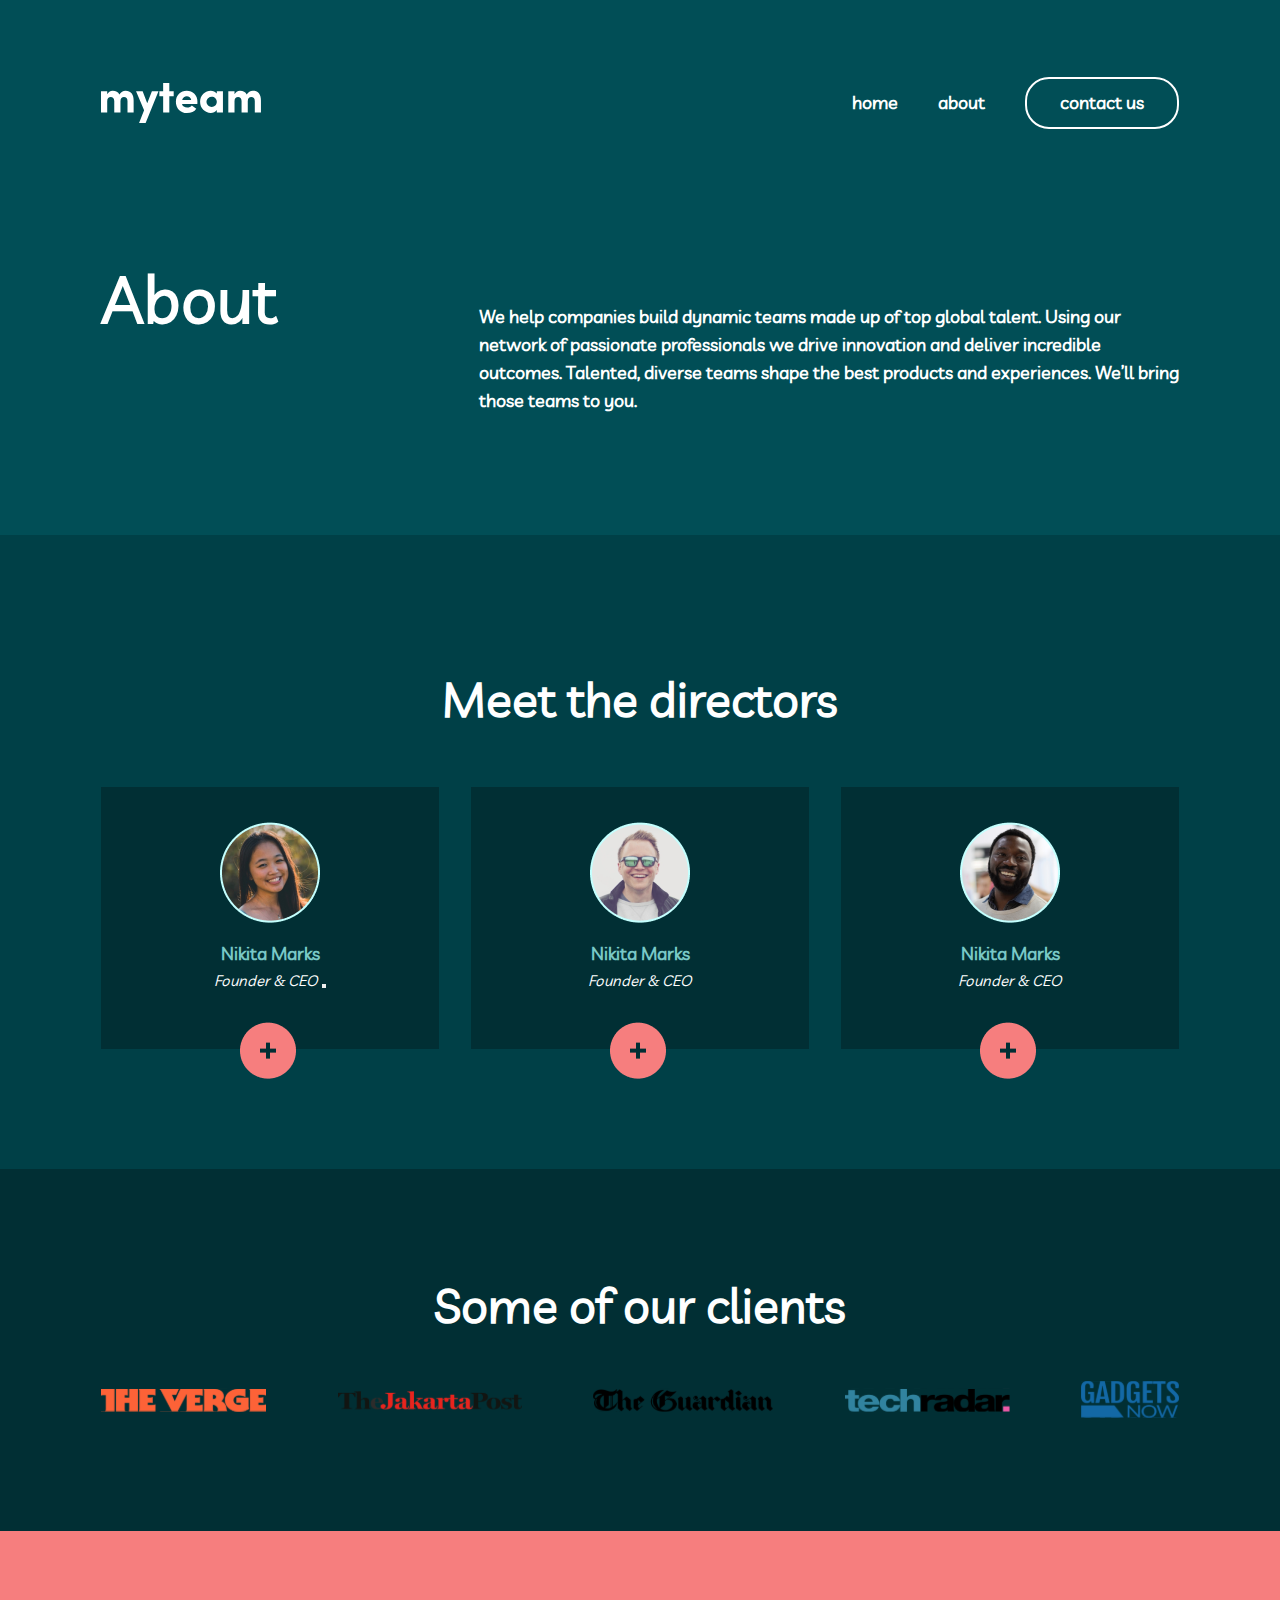
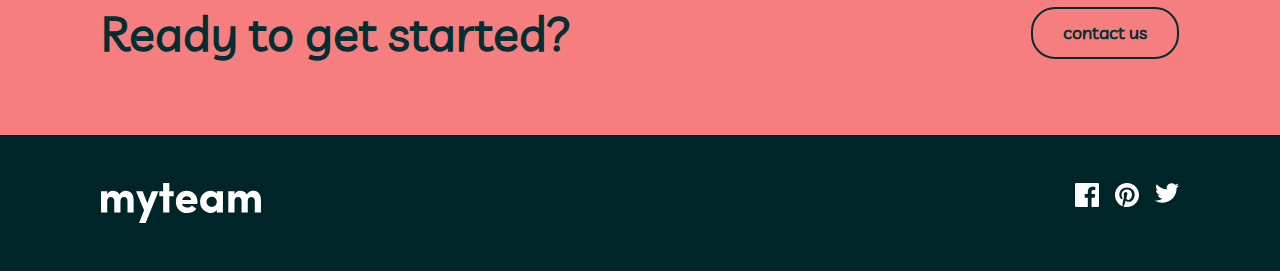
==== index.html @ 2f0946bb "exam" ====
<!DOCTYPE html>
<html lang="en">

<head>
    <meta charset="UTF-8">
    <meta name="viewport" content="width=device-width, initial-scale=1.0">
    <title>Document</title>
    <link rel="stylesheet" href="./css/style.main.min.css">
</head>

<body>
    <header>
        <div class="container">
            <div class="header__section">
                <svg width="160" height="40" viewBox="0 0 160 40" fill="none" xmlns="http://www.w3.org/2000/svg">
                    <path fill-rule="evenodd" clip-rule="evenodd"
                        d="M68.3174 29.5312V13.2143H72.6997V8.19196H68.3174V0H62.1474V8.19196H58.3538V13.2143H62.1474V29.5312H68.3174ZM6.21366 18.2366V29.5312H0V8.19196H6.21366V11.2946C6.72238 10.1935 7.44913 9.32292 8.3939 8.68304C9.41134 8.07292 10.5015 7.76786 11.6642 7.76786C14.9637 7.76786 17.1948 9.01786 18.3576 11.5179C19.8837 8.9881 21.9549 7.72321 24.5712 7.72321C27.1875 7.72321 29.186 8.56399 30.5669 10.2455C31.9477 11.9271 32.6381 14.3155 32.6381 17.4107V29.5312H26.4898V18.1473C26.4898 16.8378 26.1773 15.8036 25.5523 15.0446C24.8983 14.2857 24.0407 13.9062 22.9797 13.9062C21.9186 13.9062 21.0683 14.2634 20.4288 14.9777C19.7892 15.692 19.4695 16.7783 19.4695 18.2366V29.5312H13.2558V18.0134C13.1977 16.7336 12.8561 15.7292 12.2311 15C11.5916 14.2708 10.7631 13.9062 9.74564 13.9062C8.7282 13.9062 7.88517 14.256 7.21657 14.9554C6.54797 15.6548 6.21366 16.7485 6.21366 18.2366ZM57.4981 8.19196L44.6347 40H38.0722L43.0868 27.3438L35.0417 8.19196H41.6478L46.2481 20.2902L50.892 8.19196H57.4981ZM95.2923 25.6473C93.3591 28.5491 90.1833 29.9926 85.7646 29.9777C82.6978 29.9777 80.1106 28.9435 78.003 26.875C75.9245 24.7768 74.8853 22.0833 74.8853 18.7946C74.8853 15.506 75.9245 12.8348 78.003 10.7812C80.0815 8.72768 82.6542 7.70833 85.721 7.72321C88.7879 7.72321 91.3388 8.76488 93.3737 10.8482C95.4085 12.9315 96.4333 15.6399 96.4478 18.9732C96.4478 19.003 96.4187 19.6577 96.3606 20.9375H81.0771C81.1934 22.0685 81.7603 22.9464 82.7777 23.5714C83.7952 24.1964 84.9434 24.5089 86.2225 24.5089C88.2138 24.5089 89.7327 23.8393 90.7792 22.5L95.2923 25.6473ZM90.1905 16.9643H81.1644C81.3969 15.8036 81.9783 14.8958 82.9085 14.2411C83.8097 13.5863 84.7835 13.2738 85.83 13.3036C86.8766 13.3333 87.8286 13.6607 88.6862 14.2857C89.5437 14.9107 90.0452 15.8036 90.1905 16.9643ZM113.088 29.2188C111.911 29.7247 110.785 29.9628 109.709 29.933C106.846 29.933 104.36 28.9062 102.253 26.8527C100.145 24.7991 99.0912 22.128 99.0912 18.8393C99.0912 15.5506 100.181 12.8795 102.362 10.8259C104.542 8.77232 106.991 7.7381 109.709 7.72321C110.814 7.72321 111.947 7.96875 113.11 8.45982C114.273 8.95089 115.167 9.6503 115.792 10.558V8.19196H121.94V29.5312H115.792V27.0982C115.167 28.006 114.266 28.7128 113.088 29.2188ZM110.712 23.9062C109.302 23.9062 108.088 23.4301 107.071 22.4777C106.024 21.5253 105.501 20.3199 105.501 18.8616C105.501 17.4182 106.024 16.2054 107.071 15.2232C108.205 14.256 109.447 13.7723 110.799 13.7723C112.151 13.7723 113.321 14.2485 114.309 15.2009C115.298 16.1533 115.792 17.3735 115.792 18.8616C115.792 20.3497 115.298 21.5625 114.309 22.5C113.321 23.4375 112.122 23.9062 110.712 23.9062ZM133.522 18.2366V29.5312H127.309V8.19196H133.522V11.2946C134.031 10.1935 134.758 9.32292 135.703 8.68304C136.72 8.07292 137.81 7.76786 138.973 7.76786C142.272 7.76786 144.504 9.01786 145.666 11.5179C147.193 8.9881 149.264 7.72321 151.88 7.72321C154.496 7.72321 156.495 8.56399 157.876 10.2455C159.256 11.9271 159.947 14.3155 159.947 17.4107V29.5312H153.799V18.1473C153.799 16.8378 153.486 15.8036 152.861 15.0446C152.207 14.2857 151.35 13.9062 150.288 13.9062C149.227 13.9062 148.377 14.2634 147.738 14.9777C147.098 15.692 146.778 16.7783 146.778 18.2366V29.5312H140.565V18.0134C140.506 16.7336 140.165 15.7292 139.54 15C138.9 14.2708 138.072 13.9062 137.054 13.9062C136.037 13.9062 135.194 14.256 134.525 14.9554C133.857 15.6548 133.522 16.7485 133.522 18.2366Z"
                        fill="white" />
                </svg>
                <div class="menu">
                    <svg xmlns="http://www.w3.org/2000/svg" width="40" height="40" fill="#fff" class="bi bi-list"
                        viewBox="0 0 10 16">
                        <path fill-rule="evenodd"
                            d="M2.5 12a.5.5 0 0 1 .5-.5h10a.5.5 0 0 1 0 1H3a.5.5 0 0 1-.5-.5m0-4a.5.5 0 0 1 .5-.5h10a.5.5 0 0 1 0 1H3a.5.5 0 0 1-.5-.5m0-4a.5.5 0 0 1 .5-.5h10a.5.5 0 0 1 0 1H3a.5.5 0 0 1-.5-.5" />
                    </svg>
                </div>
                <div class="header__link">
                    <a href="#">home</a>
                    <a href="#">about</a>
                    <button>contact us</button>
                </div>
            </div>
        </div>
    </header>
    <div class="hero__section">
        <div class="container">
            <div class="hero__section__content">
                <h1>
                    About
                </h1>
                <p>
                    We help companies build dynamic teams made up of top global talent. Using our network of passionate
                    professionals we drive innovation and deliver incredible outcomes. Talented, diverse teams shape the
                    best products and experiences. We’ll bring those teams to you.
                </p>
            </div>
        </div>
    </div>
    <div class="meet__section">
        <div class="container">
            <div class="meet__section__content">
                <h2>Meet the directors</h2>
                <div class="meet__section__content__cards">
                    <div class="card">
                        <div>
                            <img src="./images/meet__img/Oval.png" alt="" />
                            <h6>Nikita Marks</h6>
                            <i>Founder & CEO</i>
                            <button>
                                <img class="pilus" src="./images/meet__img/Group 13.png" alt="" />
                            </button>
                        </div>
                    </div>
                    <div class="card">
                        <div>
                            <img src="./images/meet__img/Oval (1).png" alt="" />
                            <h6>Nikita Marks</h6>
                            <i>Founder & CEO</i>
                            <img class="pilus" src="./images/meet__img/Group 13.png" alt="" />
                        </div>
                    </div>
                    <div class="card">
                        <div>
                            <img src="./images/meet__img/Oval (2).png" alt="" />
                            <h6>Nikita Marks</h6>
                            <i>Founder & CEO</i>
                            <img class="pilus" src="./images/meet__img/Group 13.png" alt="" />
                        </div>
                    </div>
                </div>
            </div>
        </div>
    </div>
    <div class="some__section">
        <div class="container">
            <div class="some__section__content">
                <h1>
                    Some of our clients
                </h1>
                <div class="some__logo">
                    <img src="./images/some-img/the.svg" alt="">
                    <img src="./images/some-img/test.svg" alt="">
                    <img src="./images/./some-img/the1.svg" alt="">
                    <img src="./images/some-img/teach.svg" alt="">
                    <img src="./images/some-img/gadgets.svg" alt="">
                </div>
            </div>
        </div>
    </div>
    <div class="ready__section">
        <div class="container">
            <div class="ready__section__content">
                <h1>
                    Ready to get started?
                </h1>
                <button>
                    contact us
                </button>
            </div>
        </div>
    </div>
    <div class="footer__section">
        <div class="container">
            <div class="footer__section__content">
                <img src="./images/header_logo.svg" alt="" />
                <div class="mobile__planshet2">
                    <div class="footer__section__icon">
                        <div>
                            <svg width="24" height="24" viewBox="0 0 24 24" fill="none"
                                xmlns="http://www.w3.org/2000/svg">
                                <path
                                    d="M22.675 0H1.325C0.593 0 0 0.593 0 1.325V22.676C0 23.407 0.593 24 1.325 24H12.82V14.706H9.692V11.084H12.82V8.413C12.82 5.313 14.713 3.625 17.479 3.625C18.804 3.625 19.942 3.724 20.274 3.768V7.008L18.356 7.009C16.852 7.009 16.561 7.724 16.561 8.772V11.085H20.148L19.681 14.707H16.561V24H22.677C23.407 24 24 23.407 24 22.675V1.325C24 0.593 23.407 0 22.675 0Z"
                                    fill="white" />
                            </svg>
                        </div>
                        <div>
                            <svg width="24" height="24" viewBox="0 0 24 24" fill="none"
                                xmlns="http://www.w3.org/2000/svg">
                                <path
                                    d="M12 0C5.373 0 0 5.372 0 12C0 17.084 3.163 21.426 7.627 23.174C7.522 22.225 7.427 20.769 7.669 19.733C7.887 18.796 9.076 13.768 9.076 13.768C9.076 13.768 8.717 13.049 8.717 11.986C8.717 10.318 9.684 9.072 10.888 9.072C11.911 9.072 12.406 9.841 12.406 10.762C12.406 11.791 11.751 13.33 11.412 14.757C11.129 15.951 12.011 16.926 13.189 16.926C15.322 16.926 16.961 14.677 16.961 11.431C16.961 8.558 14.897 6.549 11.949 6.549C8.535 6.549 6.531 9.11 6.531 11.756C6.531 12.787 6.928 13.894 7.424 14.494C7.522 14.613 7.536 14.718 7.507 14.839L7.174 16.199C7.121 16.419 7 16.466 6.772 16.36C5.273 15.662 4.336 13.471 4.336 11.711C4.336 7.926 7.086 4.449 12.265 4.449C16.428 4.449 19.663 7.416 19.663 11.38C19.663 15.516 17.056 18.844 13.436 18.844C12.22 18.844 11.077 18.213 10.686 17.466L9.938 20.319C9.667 21.362 8.936 22.669 8.446 23.465C9.57 23.812 10.763 24 12 24C18.627 24 24 18.627 24 12C24 5.372 18.627 0 12 0Z"
                                    fill="white" />
                            </svg>
                        </div>
                        <div>
                            <svg width="24" height="20" viewBox="0 0 24 20" fill="none"
                                xmlns="http://www.w3.org/2000/svg">
                                <path
                                    d="M24 2.55699C23.117 2.94899 22.168 3.21299 21.172 3.33199C22.189 2.72299 22.97 1.75799 23.337 0.607986C22.386 1.17199 21.332 1.58199 20.21 1.80299C19.313 0.845986 18.032 0.247986 16.616 0.247986C13.437 0.247986 11.101 3.21399 11.819 6.29299C7.728 6.08799 4.1 4.12799 1.671 1.14899C0.381 3.36199 1.002 6.25699 3.194 7.72299C2.388 7.69699 1.628 7.47599 0.965 7.10699C0.911 9.38799 2.546 11.522 4.914 11.997C4.221 12.185 3.462 12.229 2.69 12.081C3.316 14.037 5.134 15.46 7.29 15.5C5.22 17.123 2.612 17.848 0 17.54C2.179 18.937 4.768 19.752 7.548 19.752C16.69 19.752 21.855 12.031 21.543 5.10599C22.505 4.41099 23.34 3.54399 24 2.55699Z"
                                    fill="white" />
                            </svg>
                        </div>
                    </div>
                </div>
            </div>
        </div>
    </div>
</body>

</html>
---- css/style.main.min.css ----
header{background-color:#014e56}header .header__section{padding-top:77px;display:flex;justify-content:space-between;align-items:center}header .header__section .menu{display:none}header .header__section .header__link{display:flex;justify-content:space-between;align-items:center;gap:40px}header .header__section .header__link a{font-family:Livvic;font-size:18px;font-weight:600;line-height:28px;color:#fff}header .header__section .header__link button{padding:10px 33px;border:2px solid #fff;font-family:Livvic;font-size:18px;font-weight:600;line-height:28px;color:#fff;background:rgba(0,0,0,0);border-radius:24px}header .header__section .header__link button:hover{background-color:#fff;border:2px solid #014e56;transition:all .2s linear;color:#014e56}header .header__section .header__link button:active{scale:.9}@media(max-width: 575px){.menu{display:block !important}.header__link{display:none !important}}.hero__section{background-color:#014e56}.hero__section .hero__section__content{display:flex;gap:10px;justify-content:space-between;flex-wrap:wrap;padding-bottom:120px}.hero__section .hero__section__content h1{margin-top:120px;font-family:Livvic;font-size:64px;font-weight:700;line-height:100px;color:#fff}.hero__section .hero__section__content p{margin-top:130px;padding-top:44px;font-family:Livvic;font-size:18px;font-weight:600;line-height:28px;color:#fff;max-width:700px}@media(max-width: 918px){.hero__section .hero__section__content{justify-content:center}}.meet__section{background-color:#004047;position:relative}.meet__section__content h2{padding-top:140px;padding-bottom:64px;text-align:center;font-family:Livvic;font-size:48px;font-weight:700;line-height:48px;color:#fff}.meet__section__content .meet__section__content__cards{display:flex;flex-wrap:wrap;justify-content:space-between}.meet__section__content .card{text-align:center;background-color:#012f34;position:relative;margin-bottom:120px;padding-bottom:56px}.meet__section__content .card .pilus{position:absolute;top:200px;left:20px;z-index:1}.meet__section__content .card img{padding:35px 119px 0}.meet__section__content .card h6{padding-top:13px;font-family:Livvic;font-size:18px;font-weight:700;line-height:28px;color:#79c8c7}.meet__section__content .card p{color:red;display:none}.meet__section__content .card i{font-family:Livvic;font-size:15px;line-height:25px;color:#fff}.meet__section__content .card button:active p{display:flex}@media(max-width: 1142px){.meet__section__content__cards{gap:30px;justify-content:center !important}.meet__section__content__cards .card{display:flex;justify-content:center}}@media(max-width: 390px){.meet__section__content .meet__section__content__cards .card img{padding:35px 80px 0}.meet__section__content .card-text p{width:250px}}.some__section{background-color:#012f34}.some__section .some__section__content h1{text-align:center;padding-top:112px;padding-bottom:52px;color:#fff;font-family:Livvic;font-size:48px;font-weight:800;line-height:48px}.some__section .some__section__content .some__logo{flex-wrap:wrap;gap:26px;padding-bottom:113px;display:flex;justify-content:space-between;align-items:center}@media(max-width: 888px){.some__section__content{text-align:center}.some__section__content h1{font-size:40px;font-weight:700;line-height:40px}.some__section__content .some__logo{text-align:center;justify-content:center !important}}.ready__section{background-color:#f67e7e}.ready__section .ready__section__content{padding-top:76px;padding-bottom:76px;display:flex;flex-wrap:wrap;gap:30px;justify-content:space-between;align-items:center}.ready__section .ready__section__content h1{font-family:Livvic;font-size:48px;font-weight:700;line-height:48px;color:#012f34}.ready__section .ready__section__content button{font-family:Livvic;font-size:18px;font-weight:600;line-height:28px;color:#012f34;padding:10px 30px;background:rgba(0,0,0,0);border-radius:24px;border:2px solid #012f34}.ready__section .ready__section__content button:hover{background-color:#fff;border:2px solid #fff;transition:all .2s linear;color:#014e56}.ready__section .ready__section__content button:active{scale:.9}@media(max-width: 665px){.ready__section__content{justify-content:center !important}.ready__section__content h1{text-align:center}}.footer__section{padding-top:48px;padding-bottom:48px;background-color:#002529}.footer__section__content{display:flex;gap:40px;justify-content:space-between}.footer__section__icon{display:flex;gap:16px;justify-content:end}@media(max-width: 665px){.footer__section__content{justify-content:center;flex-wrap:wrap;padding-right:20px;padding-left:20px}}@font-face{font-family:Livvic;src:url("../fonts/Livvic/Livvic-Regular.ttf")}.container{max-width:1110px;margin:0 auto;padding:0 16px}*{margin:0;padding:0;box-sizing:border-box}a{text-decoration:none}/*# sourceMappingURL=style.main.min.css.map */
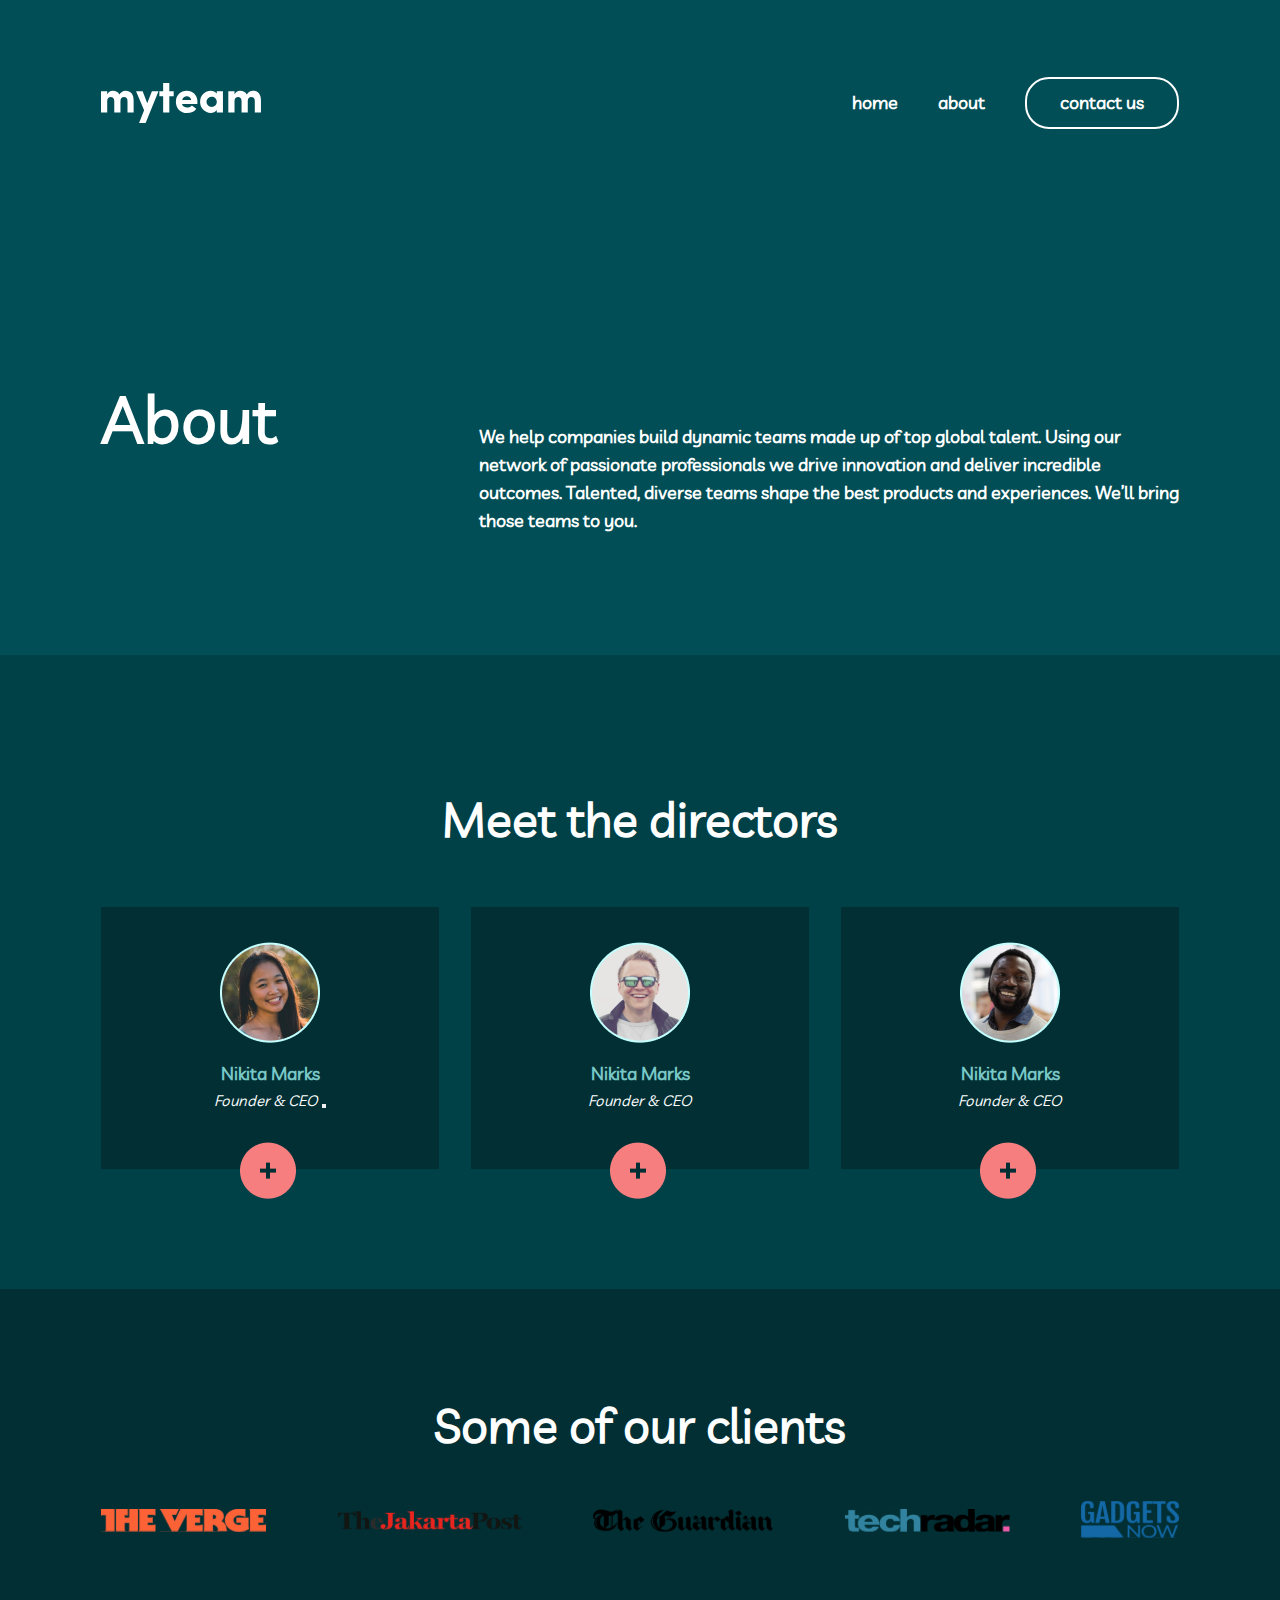
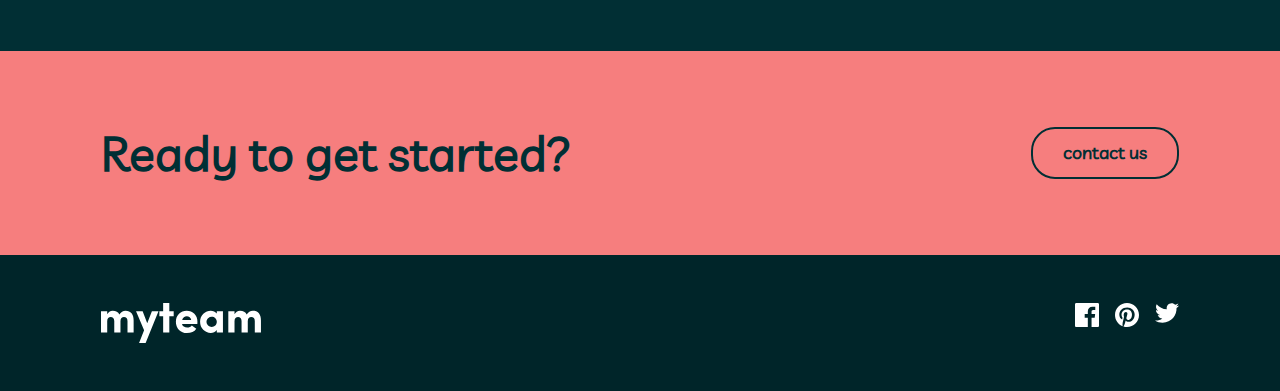
==== commit ef9232ac: "contact us" ====
--- a/index.html
+++ b/index.html
@@ -5,14 +5,15 @@
     <meta charset="UTF-8">
     <meta name="viewport" content="width=device-width, initial-scale=1.0">
     <title>Document</title>
-    <link rel="stylesheet" href="./css/style.main.min.css">
+    <link rel="stylesheet" href="./cs/style.main.min.css">
 </head>
 
 <body>
     <header>
         <div class="container">
             <div class="header__section">
-                <svg width="160" height="40" viewBox="0 0 160 40" fill="none" xmlns="http://www.w3.org/2000/svg">
+                <svg class="menu__icon" width="160" height="40" viewBox="0 0 160 40" fill="none"
+                    xmlns="http://www.w3.org/2000/svg">
                     <path fill-rule="evenodd" clip-rule="evenodd"
                         d="M68.3174 29.5312V13.2143H72.6997V8.19196H68.3174V0H62.1474V8.19196H58.3538V13.2143H62.1474V29.5312H68.3174ZM6.21366 18.2366V29.5312H0V8.19196H6.21366V11.2946C6.72238 10.1935 7.44913 9.32292 8.3939 8.68304C9.41134 8.07292 10.5015 7.76786 11.6642 7.76786C14.9637 7.76786 17.1948 9.01786 18.3576 11.5179C19.8837 8.9881 21.9549 7.72321 24.5712 7.72321C27.1875 7.72321 29.186 8.56399 30.5669 10.2455C31.9477 11.9271 32.6381 14.3155 32.6381 17.4107V29.5312H26.4898V18.1473C26.4898 16.8378 26.1773 15.8036 25.5523 15.0446C24.8983 14.2857 24.0407 13.9062 22.9797 13.9062C21.9186 13.9062 21.0683 14.2634 20.4288 14.9777C19.7892 15.692 19.4695 16.7783 19.4695 18.2366V29.5312H13.2558V18.0134C13.1977 16.7336 12.8561 15.7292 12.2311 15C11.5916 14.2708 10.7631 13.9062 9.74564 13.9062C8.7282 13.9062 7.88517 14.256 7.21657 14.9554C6.54797 15.6548 6.21366 16.7485 6.21366 18.2366ZM57.4981 8.19196L44.6347 40H38.0722L43.0868 27.3438L35.0417 8.19196H41.6478L46.2481 20.2902L50.892 8.19196H57.4981ZM95.2923 25.6473C93.3591 28.5491 90.1833 29.9926 85.7646 29.9777C82.6978 29.9777 80.1106 28.9435 78.003 26.875C75.9245 24.7768 74.8853 22.0833 74.8853 18.7946C74.8853 15.506 75.9245 12.8348 78.003 10.7812C80.0815 8.72768 82.6542 7.70833 85.721 7.72321C88.7879 7.72321 91.3388 8.76488 93.3737 10.8482C95.4085 12.9315 96.4333 15.6399 96.4478 18.9732C96.4478 19.003 96.4187 19.6577 96.3606 20.9375H81.0771C81.1934 22.0685 81.7603 22.9464 82.7777 23.5714C83.7952 24.1964 84.9434 24.5089 86.2225 24.5089C88.2138 24.5089 89.7327 23.8393 90.7792 22.5L95.2923 25.6473ZM90.1905 16.9643H81.1644C81.3969 15.8036 81.9783 14.8958 82.9085 14.2411C83.8097 13.5863 84.7835 13.2738 85.83 13.3036C86.8766 13.3333 87.8286 13.6607 88.6862 14.2857C89.5437 14.9107 90.0452 15.8036 90.1905 16.9643ZM113.088 29.2188C111.911 29.7247 110.785 29.9628 109.709 29.933C106.846 29.933 104.36 28.9062 102.253 26.8527C100.145 24.7991 99.0912 22.128 99.0912 18.8393C99.0912 15.5506 100.181 12.8795 102.362 10.8259C104.542 8.77232 106.991 7.7381 109.709 7.72321C110.814 7.72321 111.947 7.96875 113.11 8.45982C114.273 8.95089 115.167 9.6503 115.792 10.558V8.19196H121.94V29.5312H115.792V27.0982C115.167 28.006 114.266 28.7128 113.088 29.2188ZM110.712 23.9062C109.302 23.9062 108.088 23.4301 107.071 22.4777C106.024 21.5253 105.501 20.3199 105.501 18.8616C105.501 17.4182 106.024 16.2054 107.071 15.2232C108.205 14.256 109.447 13.7723 110.799 13.7723C112.151 13.7723 113.321 14.2485 114.309 15.2009C115.298 16.1533 115.792 17.3735 115.792 18.8616C115.792 20.3497 115.298 21.5625 114.309 22.5C113.321 23.4375 112.122 23.9062 110.712 23.9062ZM133.522 18.2366V29.5312H127.309V8.19196H133.522V11.2946C134.031 10.1935 134.758 9.32292 135.703 8.68304C136.72 8.07292 137.81 7.76786 138.973 7.76786C142.272 7.76786 144.504 9.01786 145.666 11.5179C147.193 8.9881 149.264 7.72321 151.88 7.72321C154.496 7.72321 156.495 8.56399 157.876 10.2455C159.256 11.9271 159.947 14.3155 159.947 17.4107V29.5312H153.799V18.1473C153.799 16.8378 153.486 15.8036 152.861 15.0446C152.207 14.2857 151.35 13.9062 150.288 13.9062C149.227 13.9062 148.377 14.2634 147.738 14.9777C147.098 15.692 146.778 16.7783 146.778 18.2366V29.5312H140.565V18.0134C140.506 16.7336 140.165 15.7292 139.54 15C138.9 14.2708 138.072 13.9062 137.054 13.9062C136.037 13.9062 135.194 14.256 134.525 14.9554C133.857 15.6548 133.522 16.7485 133.522 18.2366Z"
                         fill="white" />
@@ -27,9 +28,21 @@
                 <div class="header__link">
                     <a href="#">home</a>
                     <a href="#">about</a>
-                    <button>contact us</button>
+                    <a href="./contact.html">
+                        <button>contact us</button>
+                    </a>
                 </div>
             </div>
+        </div>
+        <div class="media">
+            <svg class="menu__icon1" onclick=closeSidebar() xmlns="http://www.w3.org/2000/svg" width="160" height="40"
+                fill="#fff" class="bi bi-x-lg" viewBox="0 0 16 16">
+                <path
+                    d="M2.146 2.854a.5.5 0 1 1 .708-.708L8 7.293l5.146-5.147a.5.5 0 0 1 .708.708L8.707 8l5.147 5.146a.5.5 0 0 1-.708.708L8 8.707l-5.146 5.147a.5.5 0 0 1-.708-.708L7.293 8z" />
+            </svg>
+            <a href="#">home</a>
+            <a href="#">about</a>
+            <button>contact us</button>
         </div>
     </header>
     <div class="hero__section">
@@ -103,12 +116,16 @@
                 <h1>
                     Ready to get started?
                 </h1>
-                <button>
-                    contact us
-                </button>
+                <a href="./contact.html">
+                    <button>
+                        contact us
+                    </button>
+                </a>
+
             </div>
         </div>
     </div>
+
     <div class="footer__section">
         <div class="container">
             <div class="footer__section__content">
@@ -116,34 +133,41 @@
                 <div class="mobile__planshet2">
                     <div class="footer__section__icon">
                         <div>
-                            <svg width="24" height="24" viewBox="0 0 24 24" fill="none"
-                                xmlns="http://www.w3.org/2000/svg">
-                                <path
-                                    d="M22.675 0H1.325C0.593 0 0 0.593 0 1.325V22.676C0 23.407 0.593 24 1.325 24H12.82V14.706H9.692V11.084H12.82V8.413C12.82 5.313 14.713 3.625 17.479 3.625C18.804 3.625 19.942 3.724 20.274 3.768V7.008L18.356 7.009C16.852 7.009 16.561 7.724 16.561 8.772V11.085H20.148L19.681 14.707H16.561V24H22.677C23.407 24 24 23.407 24 22.675V1.325C24 0.593 23.407 0 22.675 0Z"
-                                    fill="white" />
-                            </svg>
+                            <a href="https://www.facebook.com/">
+                                <svg width="24" height="24" viewBox="0 0 24 24" fill="none"
+                                    xmlns="http://www.w3.org/2000/svg">
+                                    <path
+                                        d="M22.675 0H1.325C0.593 0 0 0.593 0 1.325V22.676C0 23.407 0.593 24 1.325 24H12.82V14.706H9.692V11.084H12.82V8.413C12.82 5.313 14.713 3.625 17.479 3.625C18.804 3.625 19.942 3.724 20.274 3.768V7.008L18.356 7.009C16.852 7.009 16.561 7.724 16.561 8.772V11.085H20.148L19.681 14.707H16.561V24H22.677C23.407 24 24 23.407 24 22.675V1.325C24 0.593 23.407 0 22.675 0Z"
+                                        fill="white" />
+                                </svg>
+                            </a>
                         </div>
                         <div>
-                            <svg width="24" height="24" viewBox="0 0 24 24" fill="none"
-                                xmlns="http://www.w3.org/2000/svg">
-                                <path
-                                    d="M12 0C5.373 0 0 5.372 0 12C0 17.084 3.163 21.426 7.627 23.174C7.522 22.225 7.427 20.769 7.669 19.733C7.887 18.796 9.076 13.768 9.076 13.768C9.076 13.768 8.717 13.049 8.717 11.986C8.717 10.318 9.684 9.072 10.888 9.072C11.911 9.072 12.406 9.841 12.406 10.762C12.406 11.791 11.751 13.33 11.412 14.757C11.129 15.951 12.011 16.926 13.189 16.926C15.322 16.926 16.961 14.677 16.961 11.431C16.961 8.558 14.897 6.549 11.949 6.549C8.535 6.549 6.531 9.11 6.531 11.756C6.531 12.787 6.928 13.894 7.424 14.494C7.522 14.613 7.536 14.718 7.507 14.839L7.174 16.199C7.121 16.419 7 16.466 6.772 16.36C5.273 15.662 4.336 13.471 4.336 11.711C4.336 7.926 7.086 4.449 12.265 4.449C16.428 4.449 19.663 7.416 19.663 11.38C19.663 15.516 17.056 18.844 13.436 18.844C12.22 18.844 11.077 18.213 10.686 17.466L9.938 20.319C9.667 21.362 8.936 22.669 8.446 23.465C9.57 23.812 10.763 24 12 24C18.627 24 24 18.627 24 12C24 5.372 18.627 0 12 0Z"
-                                    fill="white" />
-                            </svg>
+                            <a href="https://www.pinterest.com/">
+                                <svg width="24" height="24" viewBox="0 0 24 24" fill="none"
+                                    xmlns="http://www.w3.org/2000/svg">
+                                    <path
+                                        d="M12 0C5.373 0 0 5.372 0 12C0 17.084 3.163 21.426 7.627 23.174C7.522 22.225 7.427 20.769 7.669 19.733C7.887 18.796 9.076 13.768 9.076 13.768C9.076 13.768 8.717 13.049 8.717 11.986C8.717 10.318 9.684 9.072 10.888 9.072C11.911 9.072 12.406 9.841 12.406 10.762C12.406 11.791 11.751 13.33 11.412 14.757C11.129 15.951 12.011 16.926 13.189 16.926C15.322 16.926 16.961 14.677 16.961 11.431C16.961 8.558 14.897 6.549 11.949 6.549C8.535 6.549 6.531 9.11 6.531 11.756C6.531 12.787 6.928 13.894 7.424 14.494C7.522 14.613 7.536 14.718 7.507 14.839L7.174 16.199C7.121 16.419 7 16.466 6.772 16.36C5.273 15.662 4.336 13.471 4.336 11.711C4.336 7.926 7.086 4.449 12.265 4.449C16.428 4.449 19.663 7.416 19.663 11.38C19.663 15.516 17.056 18.844 13.436 18.844C12.22 18.844 11.077 18.213 10.686 17.466L9.938 20.319C9.667 21.362 8.936 22.669 8.446 23.465C9.57 23.812 10.763 24 12 24C18.627 24 24 18.627 24 12C24 5.372 18.627 0 12 0Z"
+                                        fill="white" />
+                                </svg>
+                            </a>
                         </div>
                         <div>
-                            <svg width="24" height="20" viewBox="0 0 24 20" fill="none"
-                                xmlns="http://www.w3.org/2000/svg">
-                                <path
-                                    d="M24 2.55699C23.117 2.94899 22.168 3.21299 21.172 3.33199C22.189 2.72299 22.97 1.75799 23.337 0.607986C22.386 1.17199 21.332 1.58199 20.21 1.80299C19.313 0.845986 18.032 0.247986 16.616 0.247986C13.437 0.247986 11.101 3.21399 11.819 6.29299C7.728 6.08799 4.1 4.12799 1.671 1.14899C0.381 3.36199 1.002 6.25699 3.194 7.72299C2.388 7.69699 1.628 7.47599 0.965 7.10699C0.911 9.38799 2.546 11.522 4.914 11.997C4.221 12.185 3.462 12.229 2.69 12.081C3.316 14.037 5.134 15.46 7.29 15.5C5.22 17.123 2.612 17.848 0 17.54C2.179 18.937 4.768 19.752 7.548 19.752C16.69 19.752 21.855 12.031 21.543 5.10599C22.505 4.41099 23.34 3.54399 24 2.55699Z"
-                                    fill="white" />
-                            </svg>
+                            <a href="https://x.com/">
+                                <svg width="24" height="20" viewBox="0 0 24 20" fill="none"
+                                    xmlns="http://www.w3.org/2000/svg">
+                                    <path
+                                        d="M24 2.55699C23.117 2.94899 22.168 3.21299 21.172 3.33199C22.189 2.72299 22.97 1.75799 23.337 0.607986C22.386 1.17199 21.332 1.58199 20.21 1.80299C19.313 0.845986 18.032 0.247986 16.616 0.247986C13.437 0.247986 11.101 3.21399 11.819 6.29299C7.728 6.08799 4.1 4.12799 1.671 1.14899C0.381 3.36199 1.002 6.25699 3.194 7.72299C2.388 7.69699 1.628 7.47599 0.965 7.10699C0.911 9.38799 2.546 11.522 4.914 11.997C4.221 12.185 3.462 12.229 2.69 12.081C3.316 14.037 5.134 15.46 7.29 15.5C5.22 17.123 2.612 17.848 0 17.54C2.179 18.937 4.768 19.752 7.548 19.752C16.69 19.752 21.855 12.031 21.543 5.10599C22.505 4.41099 23.34 3.54399 24 2.55699Z"
+                                        fill="white" />
+                                </svg>
+                            </a>
                         </div>
                     </div>
                 </div>
             </div>
         </div>
     </div>
+    <script src="./script.js"></script>
 </body>
 
 </html>--- a/cs/style.main.min.css
+++ b/cs/style.main.min.css
@@ -0,0 +1 @@
+header{background-color:#014e56}header .header__section{padding-top:77px;display:flex;justify-content:space-between;align-items:center}header .header__section .menu{display:none}header .header__section .header__link{display:flex;justify-content:space-between;align-items:center;gap:40px}header .header__section .header__link a{font-family:Livvic;font-size:18px;font-weight:600;line-height:28px;color:#fff}header .header__section .header__link button{padding:10px 33px;border:2px solid #fff;font-family:Livvic;font-size:18px;font-weight:600;line-height:28px;color:#fff;background:rgba(0,0,0,0);border-radius:24px}header .header__section .header__link button:hover{background-color:#fff;border:2px solid #014e56;transition:all .2s linear;color:#014e56}header .header__section .header__link button:active{scale:.9}header .media{display:none;justify-content:center;align-items:center;flex-direction:column;gap:40px;height:100vh;background-color:#394749;-webkit-backdrop-filter:blur(10px);backdrop-filter:blur(10px);box-shadow:-10px 0 10px #001;position:absolute;top:0;right:0;width:100%}header .media a{font-family:Livvic;font-size:18px;font-weight:600;line-height:28px;color:#fff !important}header .media button{padding:10px 33px;border:2px solid #fff;font-family:Livvic;font-size:18px;font-weight:600;line-height:28px;color:#fff;background:rgba(0,0,0,0);border-radius:24px}header .media button:hover{background-color:#fff;border:2px solid #014e56;transition:all .2s linear;color:#014e56}header .media button:active{scale:.9}@media(max-width: 575px){.menu{display:block !important}.header__link{display:none !important}.media{display:flex}}.hero__section{background-color:#014e56}.hero__section .hero__section__content{display:flex;gap:10px;justify-content:space-between;flex-wrap:wrap;padding-bottom:120px}.hero__section .hero__section__content h1{margin-top:120px;font-family:Livvic;font-size:64px;font-weight:700;line-height:100px;color:#fff}.hero__section .hero__section__content p{margin-top:130px;padding-top:44px;font-family:Livvic;font-size:18px;font-weight:600;line-height:28px;color:#fff;max-width:700px}@media(max-width: 918px){.hero__section .hero__section__content{justify-content:center}}.meet__section{background-color:#004047;position:relative}.meet__section__content h2{padding-top:140px;padding-bottom:64px;text-align:center;font-family:Livvic;font-size:48px;font-weight:700;line-height:48px;color:#fff}.meet__section__content .meet__section__content__cards{display:flex;flex-wrap:wrap;justify-content:space-between}.meet__section__content .card{text-align:center;background-color:#012f34;position:relative;margin-bottom:120px;padding-bottom:56px}.meet__section__content .card .pilus{position:absolute;top:200px;left:20px;z-index:1}.meet__section__content .card img{padding:35px 119px 0}.meet__section__content .card h6{padding-top:13px;font-family:Livvic;font-size:18px;font-weight:700;line-height:28px;color:#79c8c7}.meet__section__content .card p{color:red;display:none}.meet__section__content .card i{font-family:Livvic;font-size:15px;line-height:25px;color:#fff}.meet__section__content .card button:active p{display:flex}@media(max-width: 1142px){.meet__section__content__cards{gap:30px;justify-content:center !important}.meet__section__content__cards .card{display:flex;justify-content:center}}@media(max-width: 390px){.meet__section__content .meet__section__content__cards .card img{padding:35px 80px 0}.meet__section__content .card-text p{width:250px}}.some__section{background-color:#012f34}.some__section .some__section__content h1{text-align:center;padding-top:112px;padding-bottom:52px;color:#fff;font-family:Livvic;font-size:48px;font-weight:800;line-height:48px}.some__section .some__section__content .some__logo{flex-wrap:wrap;gap:26px;padding-bottom:113px;display:flex;justify-content:space-between;align-items:center}@media(max-width: 888px){.some__section__content{text-align:center}.some__section__content h1{font-size:40px;font-weight:700;line-height:40px}.some__section__content .some__logo{text-align:center;justify-content:center !important}}.ready__section{background-color:#f67e7e}.ready__section .ready__section__content{padding-top:76px;padding-bottom:76px;display:flex;flex-wrap:wrap;gap:30px;justify-content:space-between;align-items:center}.ready__section .ready__section__content h1{font-family:Livvic;font-size:48px;font-weight:700;line-height:48px;color:#012f34}.ready__section .ready__section__content button{font-family:Livvic;font-size:18px;font-weight:600;line-height:28px;color:#012f34;padding:10px 30px;background:rgba(0,0,0,0);border-radius:24px;border:2px solid #012f34}.ready__section .ready__section__content button:hover{background-color:#fff;border:2px solid #fff;transition:all .2s linear;color:#014e56}.ready__section .ready__section__content button:active{scale:.9}@media(max-width: 665px){.ready__section__content{justify-content:center !important}.ready__section__content h1{text-align:center}}.footer__section{padding-top:48px;padding-bottom:48px;background-color:#002529}.footer__section__content{display:flex;gap:40px;justify-content:space-between}.footer__section__icon{display:flex;gap:16px;justify-content:end}@media(max-width: 665px){.footer__section__content{justify-content:center;flex-wrap:wrap;padding-right:20px;padding-left:20px}}.header__section{background-color:#014e56;position:relative}.header__section__content{padding-top:73px;padding-bottom:20px;display:flex;justify-content:space-between;align-items:center}.header__section__content .header__nav{display:flex;gap:80px;align-items:center}.header__section__content .header__list{display:flex;gap:40px}.header__section__content .header__list a{font-family:Livvic;font-size:18px;font-weight:600;line-height:28px;color:#fff}.header__section__content .header__list a:hover{transition:all .2s;box-shadow:0px 0px -5px 20px rgba(0,0,0,.45)}.header__section__content button{padding:10px 32px;border-radius:30px;border:none;font-family:Livvic;font-size:18px;font-weight:600;line-height:28px;cursor:pointer;border:2px solid #fff;color:#fff;background:rgba(0,0,0,0)}.header__section__content button a{color:#fff}.header__section__content button:hover{padding:10px 32px;background-color:#fff;transition:all .2s;color:#014e56;box-shadow:0px 0px 100px 8px rgba(255,255,255,.45)}.header__section__content button:hover a{color:#014e56}.header__section__content button:active{scale:.95}@media(max-width: 620px){.header__section__content button{display:none}.header__section__content .header__list{display:none}}@media(max-width: 476px){.header__section__content .header__list{display:none}}.hero__section{background-color:#014e56}.hero__section__content{padding-bottom:114px;padding-top:120px;display:flex;justify-content:space-between}.hero__section__content h1{padding-bottom:16px;font-family:Livvic;font-size:64px;font-weight:700;line-height:100px;color:#fff}.hero__section__content h3{padding-bottom:32px;font-family:Livvic;font-size:32px;font-weight:700;line-height:48px;color:#f67e7e}.hero__section__content .personals{display:flex;flex-direction:column;gap:20px}.hero__section__content .personal{display:flex;align-items:center;gap:23px}.hero__section__content .personal p{margin-top:0;padding-top:0;font-family:Livvic;font-size:18px;font-weight:700;line-height:28px;color:#fff}.hero__section__content .input{display:flex;flex-direction:column;gap:20px}.hero__section__content .input input{background:rgba(0,0,0,0);border:none;border-bottom:1px solid #fff;padding:0 20px 20px 20px;color:#fff;max-width:540px;outline:none}.hero__section__content .input ::-moz-placeholder{color:#f67e7e}.hero__section__content .input ::placeholder{color:#f67e7e}.hero__section__content .input .Message input{padding-bottom:55px;max-width:540px !important}.hero__section__content .input .button button{margin-top:40px;padding:10px 32px;background-color:#fff;border-radius:30px;font-family:Livvic;font-size:18px;font-weight:600;line-height:28px;color:#004047;border:2px solid #fff;outline:none}.hero__section__content .input .button button:hover{background-color:#014e56;color:#fff;transition:all .2s}.hero__section__content .input .button bottom:active{scale:.95}@media(max-width: 990px){.hero__section__content{text-align:center;flex-direction:column}.hero__section__content h1{font-size:40px;font-weight:700;line-height:40px}.hero__section__content .personal{justify-content:center}.hero__section__content .input{text-align:center;justify-content:center}.hero__section__content .input input{display:flex;justify-content:center}}@font-face{font-family:Livvic;src:url("../fonts/Livvic/Livvic-Regular.ttf")}.container{max-width:1110px;margin:0 auto;padding:0 16px}*{margin:0;padding:0;box-sizing:border-box}a{text-decoration:none}li{list-style:none}/*# sourceMappingURL=style.main.min.css.map */